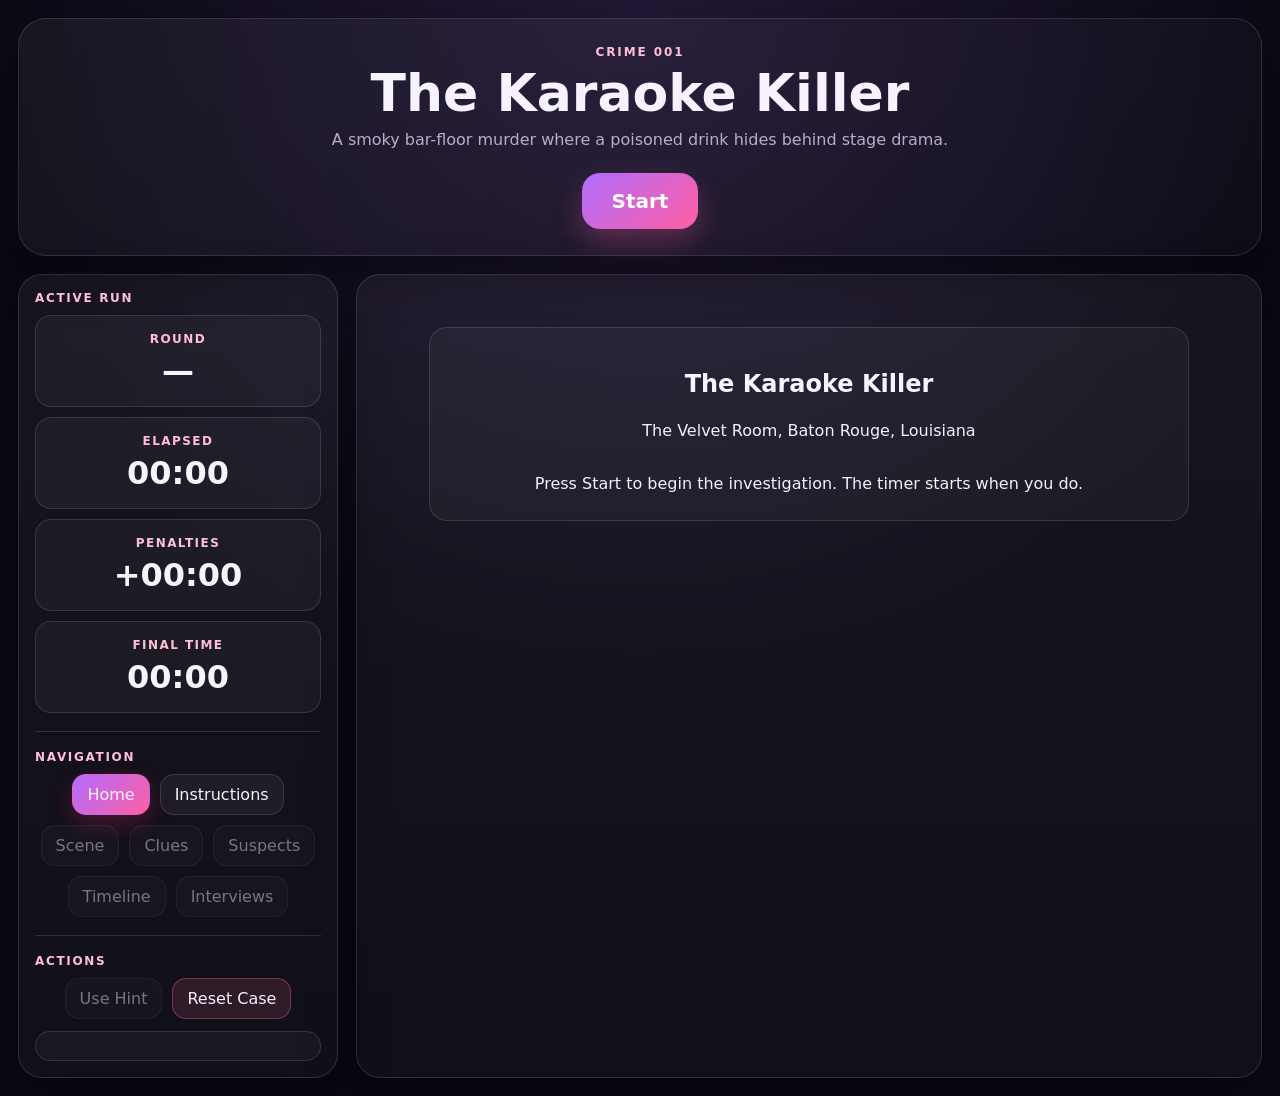
==== index.html @ b1caebff "Add files via upload" ====
<!DOCTYPE html>
<html lang="en">
<head>
  <meta charset="UTF-8" />
  <meta name="viewport" content="width=device-width, initial-scale=1, viewport-fit=cover" />
  <title>The Karaoke Killer</title>
  <link rel="stylesheet" href="styles.css?v=11" />
</head>
<body>
  <div class="app">
    <header class="hero">
      <div class="eyebrow">Crime 001</div>
      <h1 id="heroTitle">The Karaoke Killer</h1>
      <p class="sub" id="heroSub">A noir murder mystery at The Velvet Room. Start the investigation to unlock the case file.</p>
      <div class="start-wrap">
        <button id="startBtn" class="start-btn">Start</button>
      </div>
    </header>

    <div class="layout">
      <aside class="sidebar card">
        <section class="side-section">
          <div class="side-title">Active Run</div>
          <div class="score">
            <div class="mini">
              <span class="tiny">Round</span>
              <strong id="roundLabel">—</strong>
            </div>
            <div class="mini">
              <span class="tiny">Elapsed</span>
              <strong id="elapsedLabel">00:00</strong>
            </div>
            <div class="mini">
              <span class="tiny">Penalties</span>
              <strong id="penaltyLabel">+00:00</strong>
            </div>
            <div class="mini" id="finalTimeCard">
              <span class="tiny">Final Time</span>
              <strong id="finalTimeLabel">00:00</strong>
            </div>
          </div>
        </section>

        <section class="side-section">
          <div class="side-title">Navigation</div>
          <div class="nav" id="mainNav"></div>
        </section>

        <section class="side-section">
          <div class="side-title">Actions</div>
          <div class="actions">
            <button class="smallbtn" id="hintBtn">Use Hint</button>
            <button class="danger" id="resetBtn">Reset Case</button>
          </div>
          <div class="notice" id="hintBox" hidden></div>
        </section>
      </aside>

      <main class="main card">
        <section class="panel" id="panel">
          <div class="empty">Loading case…</div>
        </section>
      </main>
    </div>
  </div>
  <script src="app.js?v=11"></script>
</body>
</html>
---- styles.css ----
:root{
  --bg:#0a0812; --panel:#14111f; --line:rgba(255,255,255,.12); --text:#f6f2ff; --muted:#b8accf;
  --accent:#b16cff; --accent2:#ff5fa2; --good:#5be39d; --warn:#ffd166; --bad:#ff758f;
  --shadow:0 18px 50px rgba(0,0,0,.38); --radius:24px;
}
*{box-sizing:border-box}
html,body{margin:0;padding:0;background:radial-gradient(circle at top, #221836 0%, #0a0812 55%);color:var(--text);font-family:Inter,system-ui,-apple-system,Segoe UI,Roboto,Arial,sans-serif}
body{min-height:100vh}
button{font:inherit}
.app{max-width:1280px;margin:0 auto;padding:18px}
.hero{padding:26px;border:1px solid var(--line);border-radius:28px;background:linear-gradient(135deg, rgba(255,255,255,.05), rgba(255,255,255,.02));box-shadow:var(--shadow);margin-bottom:18px;text-align:center}
.eyebrow{font-size:12px;letter-spacing:.16em;text-transform:uppercase;color:#ffbdd7;font-weight:800}
h1{margin:8px 0 8px;font-size:clamp(32px,5vw,52px);line-height:1.02}
.sub{max-width:860px;color:var(--muted);line-height:1.55;margin:0 auto}
.start-wrap{display:flex;justify-content:center;margin-top:20px}
.start-btn{border:0;color:#fff;background:linear-gradient(135deg,var(--accent),var(--accent2));padding:16px 30px;border-radius:18px;font-weight:900;font-size:20px;box-shadow:0 12px 28px rgba(255,95,162,.28);cursor:pointer}
.start-btn:hover{transform:translateY(-1px)}
.layout{display:grid;grid-template-columns:320px minmax(0,1fr);gap:18px}
.card{background:linear-gradient(180deg, rgba(255,255,255,.05), rgba(255,255,255,.03));border:1px solid var(--line);border-radius:24px;box-shadow:var(--shadow)}
.sidebar{padding:16px;align-self:start;position:sticky;top:16px}
.main{padding:0;overflow:hidden}
.side-section+.side-section{margin-top:18px;padding-top:18px;border-top:1px solid var(--line)}
.side-title{font-size:12px;letter-spacing:.14em;text-transform:uppercase;color:#ffbfd7;margin-bottom:10px;font-weight:700}
.score{display:grid;grid-template-columns:1fr;gap:10px}
.mini{padding:16px;border-radius:16px;background:rgba(255,255,255,.04);border:1px solid var(--line);display:flex;flex-direction:column;gap:6px;align-items:center;text-align:center}
.mini strong{font-size:32px}
.tiny{font-size:12px;color:#ffbfd7;letter-spacing:.12em;text-transform:uppercase;font-weight:700}
.nav,.actions,.choices,.answer-list,.footer-actions,.topic-list{display:flex;flex-wrap:wrap;gap:10px;justify-content:center}
.nav button,.smallbtn,.danger,.choice,.answer,.topic,.primary{border:1px solid var(--line);background:rgba(255,255,255,.05);color:var(--text);padding:10px 14px;border-radius:14px;cursor:pointer;transition:.16s transform,.16s background,.16s border-color}
.nav button:hover,.smallbtn:hover,.danger:hover,.choice:hover,.answer:hover,.topic:hover,.primary:hover{transform:translateY(-1px);background:rgba(255,255,255,.09)}
.nav button.active,.primary,.answer.active{background:linear-gradient(135deg,var(--accent),var(--accent2));border-color:transparent;box-shadow:0 8px 22px rgba(255,43,122,.22)}
.nav button:disabled,.smallbtn:disabled,.answer:disabled,.primary:disabled{opacity:.45;cursor:not-allowed;transform:none!important}
.danger{background:rgba(255,117,143,.12);border-color:rgba(255,117,143,.35)}
.panel{padding:22px;min-height:620px}
.body{white-space:pre-wrap;line-height:1.68;color:#f3effb}
.scene-block,.clue,.suspect,.timeline-item,.response,.final-group,.notice,.empty,.start-card{padding:14px;border-radius:18px;border:1px solid var(--line);background:rgba(255,255,255,.035)}
.clue,.suspect,.timeline-item,.response,.final-group,.notice,.empty{margin-top:12px}
.clue-title,.suspect h3{margin:0 0 6px}
.tags{display:flex;flex-wrap:wrap;gap:8px;margin-top:10px;justify-content:center}.tag{font-size:11px;padding:6px 10px;border-radius:999px;background:rgba(177,108,255,.15);border:1px solid rgba(177,108,255,.28);color:#e9d6ff}
.columns{display:grid;grid-template-columns:repeat(2,minmax(0,1fr));gap:14px}
.question{font-weight:800;margin-bottom:12px;font-size:18px;text-align:center}
.answer{display:block;text-align:center;width:100%}
.start-card{max-width:760px;margin:30px auto;padding:22px;text-align:center}
.radio-choice{display:block;padding:10px 0}
.notice{display:block}
.panel h2,.panel h3{text-align:center}
.timer-warn{border-color:rgba(255,117,143,.45);background:rgba(255,117,143,.12)}
.timer-warn strong{color:var(--bad)}
@media (max-width: 920px){.layout{grid-template-columns:1fr}.sidebar{position:static}.columns{grid-template-columns:1fr}}
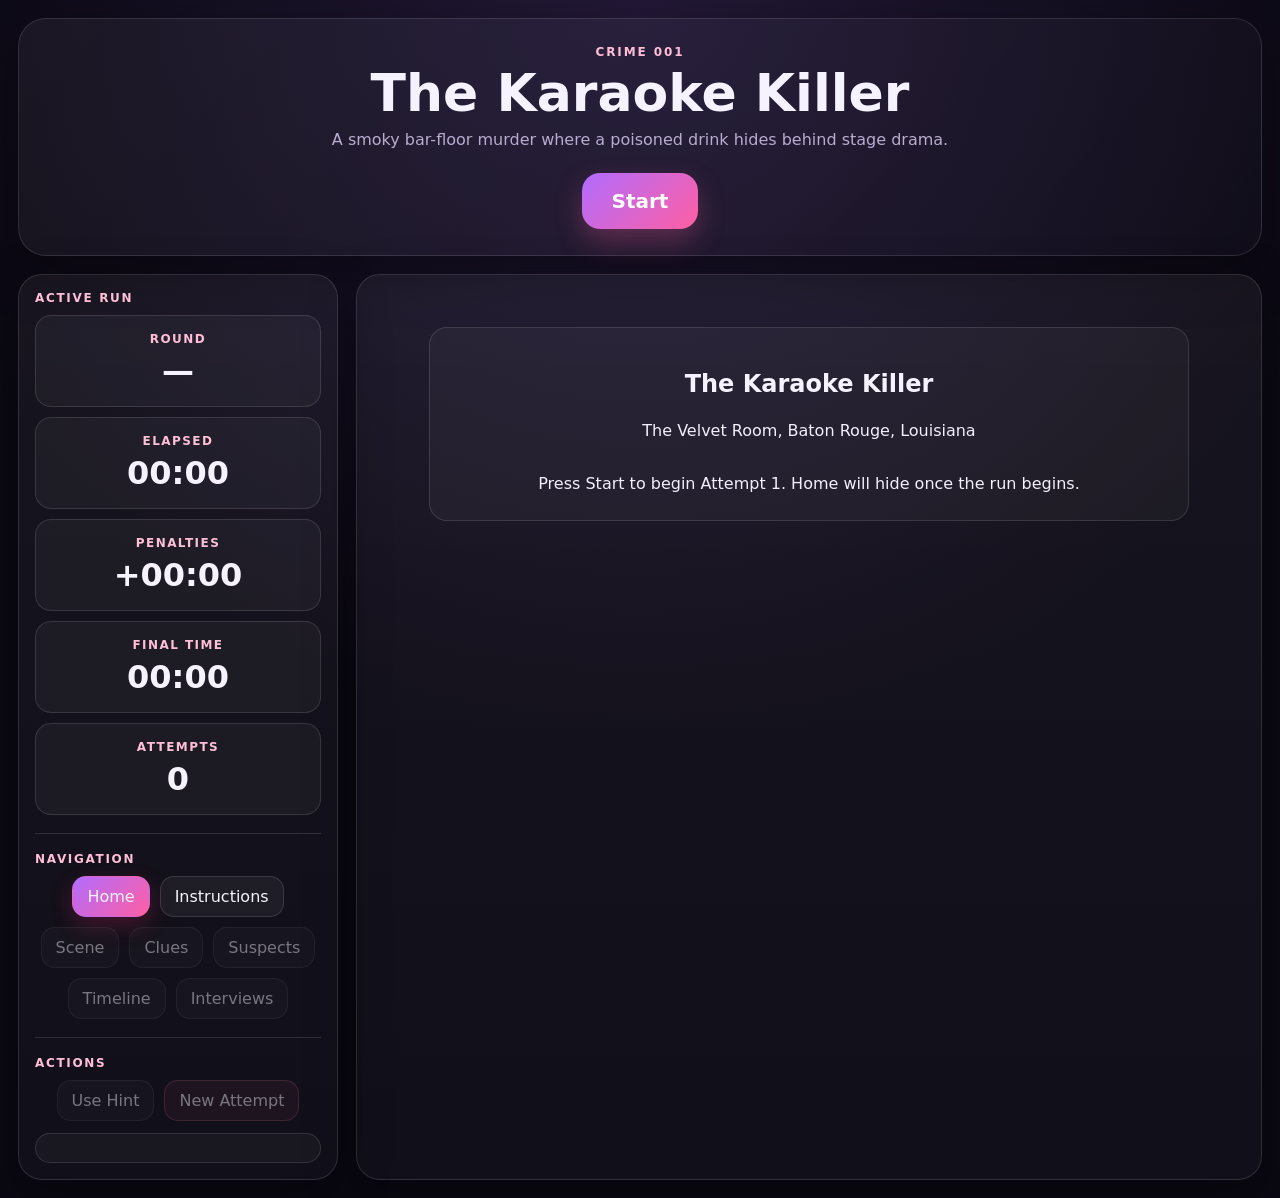
==== commit e390e997: "Add files via upload" ====
--- a/index.html
+++ b/index.html
@@ -4,14 +4,14 @@
   <meta charset="UTF-8" />
   <meta name="viewport" content="width=device-width, initial-scale=1, viewport-fit=cover" />
   <title>The Karaoke Killer</title>
-  <link rel="stylesheet" href="styles.css?v=11" />
+  <link rel="stylesheet" href="styles.css?v=12" />
 </head>
 <body>
   <div class="app">
     <header class="hero">
       <div class="eyebrow">Crime 001</div>
       <h1 id="heroTitle">The Karaoke Killer</h1>
-      <p class="sub" id="heroSub">A noir murder mystery at The Velvet Room. Start the investigation to unlock the case file.</p>
+      <p class="sub" id="heroSub">A noir murder mystery at The Velvet Room. Press Start to begin Attempt 1.</p>
       <div class="start-wrap">
         <button id="startBtn" class="start-btn">Start</button>
       </div>
@@ -38,6 +38,10 @@
               <span class="tiny">Final Time</span>
               <strong id="finalTimeLabel">00:00</strong>
             </div>
+            <div class="mini">
+              <span class="tiny">Attempts</span>
+              <strong id="attemptLabel">0</strong>
+            </div>
           </div>
         </section>
 
@@ -50,7 +54,7 @@
           <div class="side-title">Actions</div>
           <div class="actions">
             <button class="smallbtn" id="hintBtn">Use Hint</button>
-            <button class="danger" id="resetBtn">Reset Case</button>
+            <button class="danger" id="attemptBtn">New Attempt</button>
           </div>
           <div class="notice" id="hintBox" hidden></div>
         </section>
@@ -63,6 +67,6 @@
       </main>
     </div>
   </div>
-  <script src="app.js?v=11"></script>
+  <script src="app.js?v=12"></script>
 </body>
 </html>
--- a/styles.css
+++ b/styles.css
@@ -15,6 +15,7 @@
 .start-wrap{display:flex;justify-content:center;margin-top:20px}
 .start-btn{border:0;color:#fff;background:linear-gradient(135deg,var(--accent),var(--accent2));padding:16px 30px;border-radius:18px;font-weight:900;font-size:20px;box-shadow:0 12px 28px rgba(255,95,162,.28);cursor:pointer}
 .start-btn:hover{transform:translateY(-1px)}
+.start-btn[disabled]{opacity:.45;cursor:not-allowed;transform:none}
 .layout{display:grid;grid-template-columns:320px minmax(0,1fr);gap:18px}
 .card{background:linear-gradient(180deg, rgba(255,255,255,.05), rgba(255,255,255,.03));border:1px solid var(--line);border-radius:24px;box-shadow:var(--shadow)}
 .sidebar{padding:16px;align-self:start;position:sticky;top:16px}
@@ -29,7 +30,7 @@
 .nav button,.smallbtn,.danger,.choice,.answer,.topic,.primary{border:1px solid var(--line);background:rgba(255,255,255,.05);color:var(--text);padding:10px 14px;border-radius:14px;cursor:pointer;transition:.16s transform,.16s background,.16s border-color}
 .nav button:hover,.smallbtn:hover,.danger:hover,.choice:hover,.answer:hover,.topic:hover,.primary:hover{transform:translateY(-1px);background:rgba(255,255,255,.09)}
 .nav button.active,.primary,.answer.active{background:linear-gradient(135deg,var(--accent),var(--accent2));border-color:transparent;box-shadow:0 8px 22px rgba(255,43,122,.22)}
-.nav button:disabled,.smallbtn:disabled,.answer:disabled,.primary:disabled{opacity:.45;cursor:not-allowed;transform:none!important}
+.nav button:disabled,.smallbtn:disabled,.answer:disabled,.primary:disabled,.danger:disabled{opacity:.45;cursor:not-allowed;transform:none!important}
 .danger{background:rgba(255,117,143,.12);border-color:rgba(255,117,143,.35)}
 .panel{padding:22px;min-height:620px}
 .body{white-space:pre-wrap;line-height:1.68;color:#f3effb}
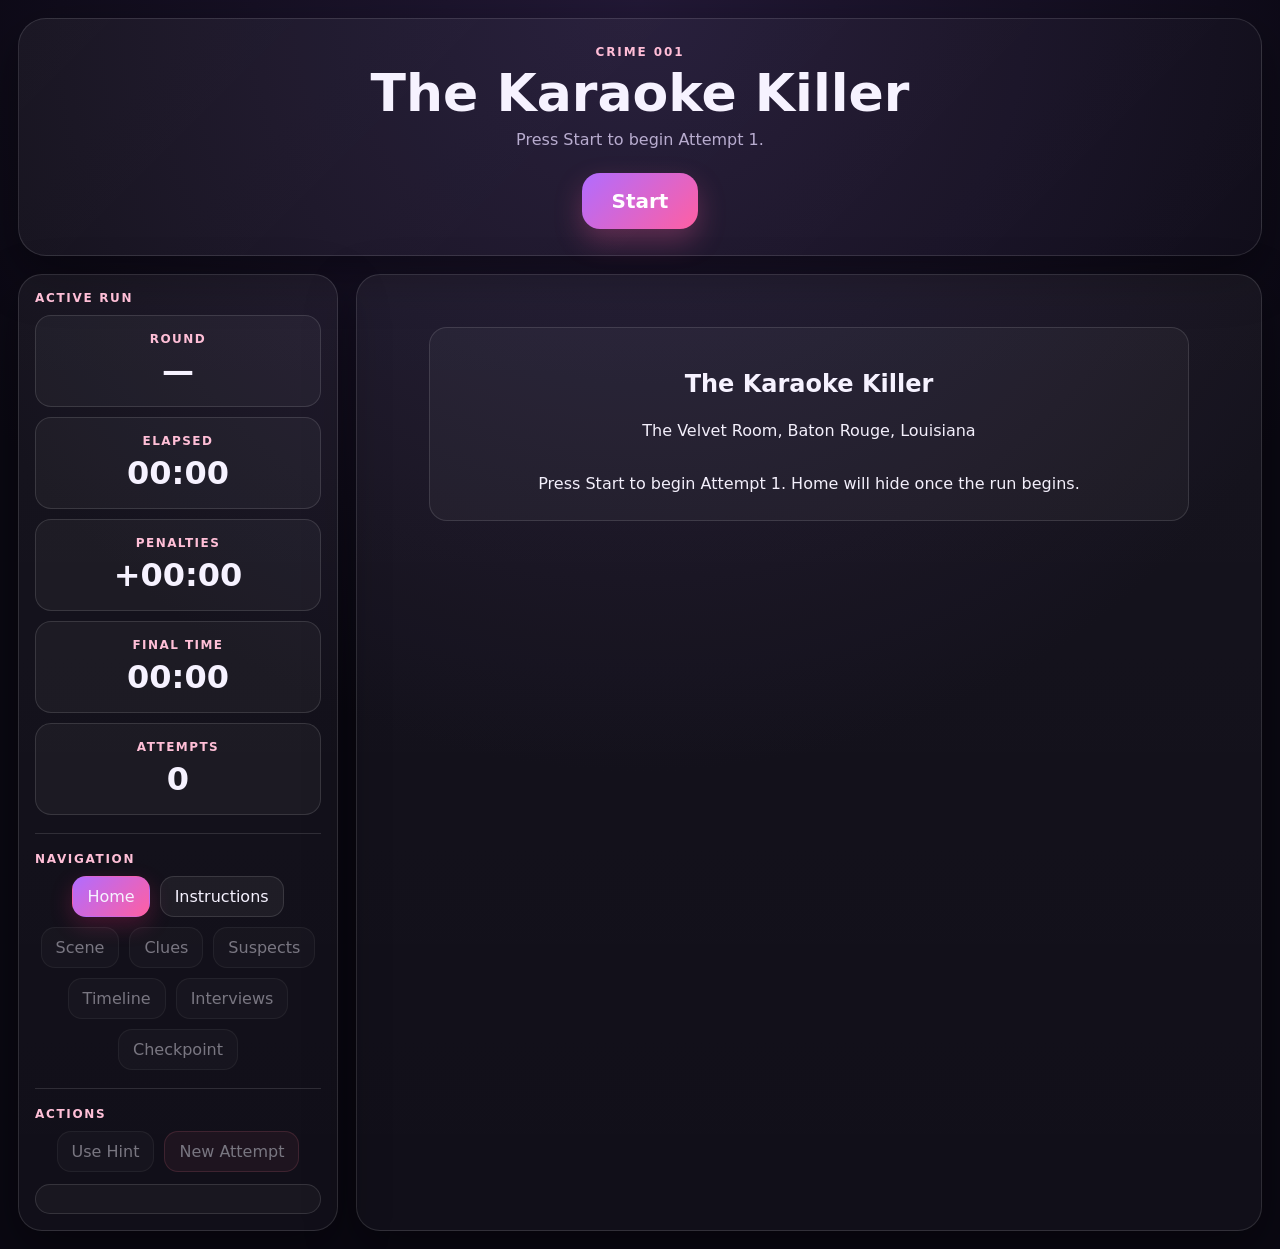
==== commit 1ef18435: "Add files via upload" ====
--- a/index.html
+++ b/index.html
@@ -4,7 +4,7 @@
   <meta charset="UTF-8" />
   <meta name="viewport" content="width=device-width, initial-scale=1, viewport-fit=cover" />
   <title>The Karaoke Killer</title>
-  <link rel="stylesheet" href="styles.css?v=12" />
+  <link rel="stylesheet" href="styles.css?v=16" />
 </head>
 <body>
   <div class="app">
@@ -22,26 +22,11 @@
         <section class="side-section">
           <div class="side-title">Active Run</div>
           <div class="score">
-            <div class="mini">
-              <span class="tiny">Round</span>
-              <strong id="roundLabel">—</strong>
-            </div>
-            <div class="mini">
-              <span class="tiny">Elapsed</span>
-              <strong id="elapsedLabel">00:00</strong>
-            </div>
-            <div class="mini">
-              <span class="tiny">Penalties</span>
-              <strong id="penaltyLabel">+00:00</strong>
-            </div>
-            <div class="mini" id="finalTimeCard">
-              <span class="tiny">Final Time</span>
-              <strong id="finalTimeLabel">00:00</strong>
-            </div>
-            <div class="mini">
-              <span class="tiny">Attempts</span>
-              <strong id="attemptLabel">0</strong>
-            </div>
+            <div class="mini"><span class="tiny">Round</span><strong id="roundLabel">—</strong></div>
+            <div class="mini"><span class="tiny">Elapsed</span><strong id="elapsedLabel">00:00</strong></div>
+            <div class="mini"><span class="tiny">Penalties</span><strong id="penaltyLabel">+00:00</strong></div>
+            <div class="mini" id="finalTimeCard"><span class="tiny">Final Time</span><strong id="finalTimeLabel">00:00</strong></div>
+            <div class="mini"><span class="tiny">Attempts</span><strong id="attemptLabel">0</strong></div>
           </div>
         </section>
 
@@ -67,6 +52,6 @@
       </main>
     </div>
   </div>
-  <script src="app.js?v=12"></script>
+  <script src="app.js?v=16"></script>
 </body>
 </html>
--- a/styles.css
+++ b/styles.css
@@ -1,7 +1,7 @@
 :root{
   --bg:#0a0812; --panel:#14111f; --line:rgba(255,255,255,.12); --text:#f6f2ff; --muted:#b8accf;
   --accent:#b16cff; --accent2:#ff5fa2; --good:#5be39d; --warn:#ffd166; --bad:#ff758f;
-  --shadow:0 18px 50px rgba(0,0,0,.38); --radius:24px;
+  --shadow:0 18px 50px rgba(0,0,0,.38);
 }
 *{box-sizing:border-box}
 html,body{margin:0;padding:0;background:radial-gradient(circle at top, #221836 0%, #0a0812 55%);color:var(--text);font-family:Inter,system-ui,-apple-system,Segoe UI,Roboto,Arial,sans-serif}
@@ -27,17 +27,19 @@
 .mini strong{font-size:32px}
 .tiny{font-size:12px;color:#ffbfd7;letter-spacing:.12em;text-transform:uppercase;font-weight:700}
 .nav,.actions,.choices,.answer-list,.footer-actions,.topic-list{display:flex;flex-wrap:wrap;gap:10px;justify-content:center}
-.nav button,.smallbtn,.danger,.choice,.answer,.topic,.primary{border:1px solid var(--line);background:rgba(255,255,255,.05);color:var(--text);padding:10px 14px;border-radius:14px;cursor:pointer;transition:.16s transform,.16s background,.16s border-color}
-.nav button:hover,.smallbtn:hover,.danger:hover,.choice:hover,.answer:hover,.topic:hover,.primary:hover{transform:translateY(-1px);background:rgba(255,255,255,.09)}
-.nav button.active,.primary,.answer.active{background:linear-gradient(135deg,var(--accent),var(--accent2));border-color:transparent;box-shadow:0 8px 22px rgba(255,43,122,.22)}
-.nav button:disabled,.smallbtn:disabled,.answer:disabled,.primary:disabled,.danger:disabled{opacity:.45;cursor:not-allowed;transform:none!important}
+.nav button,.smallbtn,.danger,.choice,.answer,.topic,.primary,.ghost,.scene-jump{border:1px solid var(--line);background:rgba(255,255,255,.05);color:var(--text);padding:10px 14px;border-radius:14px;cursor:pointer;transition:.16s transform,.16s background,.16s border-color}
+.nav button:hover,.smallbtn:hover,.danger:hover,.choice:hover,.answer:hover,.topic:hover,.primary:hover,.ghost:hover,.scene-jump:hover{transform:translateY(-1px);background:rgba(255,255,255,.09)}
+.nav button.active,.primary,.answer.active,.scene-jump.active{background:linear-gradient(135deg,var(--accent),var(--accent2));border-color:transparent;box-shadow:0 8px 22px rgba(255,43,122,.22)}
+.scene-jump.visited{border-color:rgba(91,227,157,.45)}
+.nav button:disabled,.smallbtn:disabled,.answer:disabled,.primary:disabled,.danger:disabled,.choice:disabled{opacity:.45;cursor:not-allowed;transform:none!important}
 .danger{background:rgba(255,117,143,.12);border-color:rgba(255,117,143,.35)}
 .panel{padding:22px;min-height:620px}
 .body{white-space:pre-wrap;line-height:1.68;color:#f3effb}
-.scene-block,.clue,.suspect,.timeline-item,.response,.final-group,.notice,.empty,.start-card{padding:14px;border-radius:18px;border:1px solid var(--line);background:rgba(255,255,255,.035)}
-.clue,.suspect,.timeline-item,.response,.final-group,.notice,.empty{margin-top:12px}
+.scene-block,.clue,.suspect,.timeline-item,.response,.final-group,.notice,.empty,.start-card,.checkpoint-card{padding:14px;border-radius:18px;border:1px solid var(--line);background:rgba(255,255,255,.035)}
+.clue,.suspect,.timeline-item,.response,.final-group,.notice,.empty,.checkpoint-card{margin-top:12px}
 .clue-title,.suspect h3{margin:0 0 6px}
-.tags{display:flex;flex-wrap:wrap;gap:8px;margin-top:10px;justify-content:center}.tag{font-size:11px;padding:6px 10px;border-radius:999px;background:rgba(177,108,255,.15);border:1px solid rgba(177,108,255,.28);color:#e9d6ff}
+.tags{display:flex;flex-wrap:wrap;gap:8px;margin-top:10px;justify-content:center}
+.tag{font-size:11px;padding:6px 10px;border-radius:999px;background:rgba(177,108,255,.15);border:1px solid rgba(177,108,255,.28);color:#e9d6ff}
 .columns{display:grid;grid-template-columns:repeat(2,minmax(0,1fr));gap:14px}
 .question{font-weight:800;margin-bottom:12px;font-size:18px;text-align:center}
 .answer{display:block;text-align:center;width:100%}
@@ -47,4 +49,6 @@
 .panel h2,.panel h3{text-align:center}
 .timer-warn{border-color:rgba(255,117,143,.45);background:rgba(255,117,143,.12)}
 .timer-warn strong{color:var(--bad)}
+.scene-list{display:flex;flex-wrap:wrap;gap:10px;justify-content:center;margin-bottom:16px}
+.progress-meta{text-align:center;color:var(--muted);margin-top:6px}
 @media (max-width: 920px){.layout{grid-template-columns:1fr}.sidebar{position:static}.columns{grid-template-columns:1fr}}
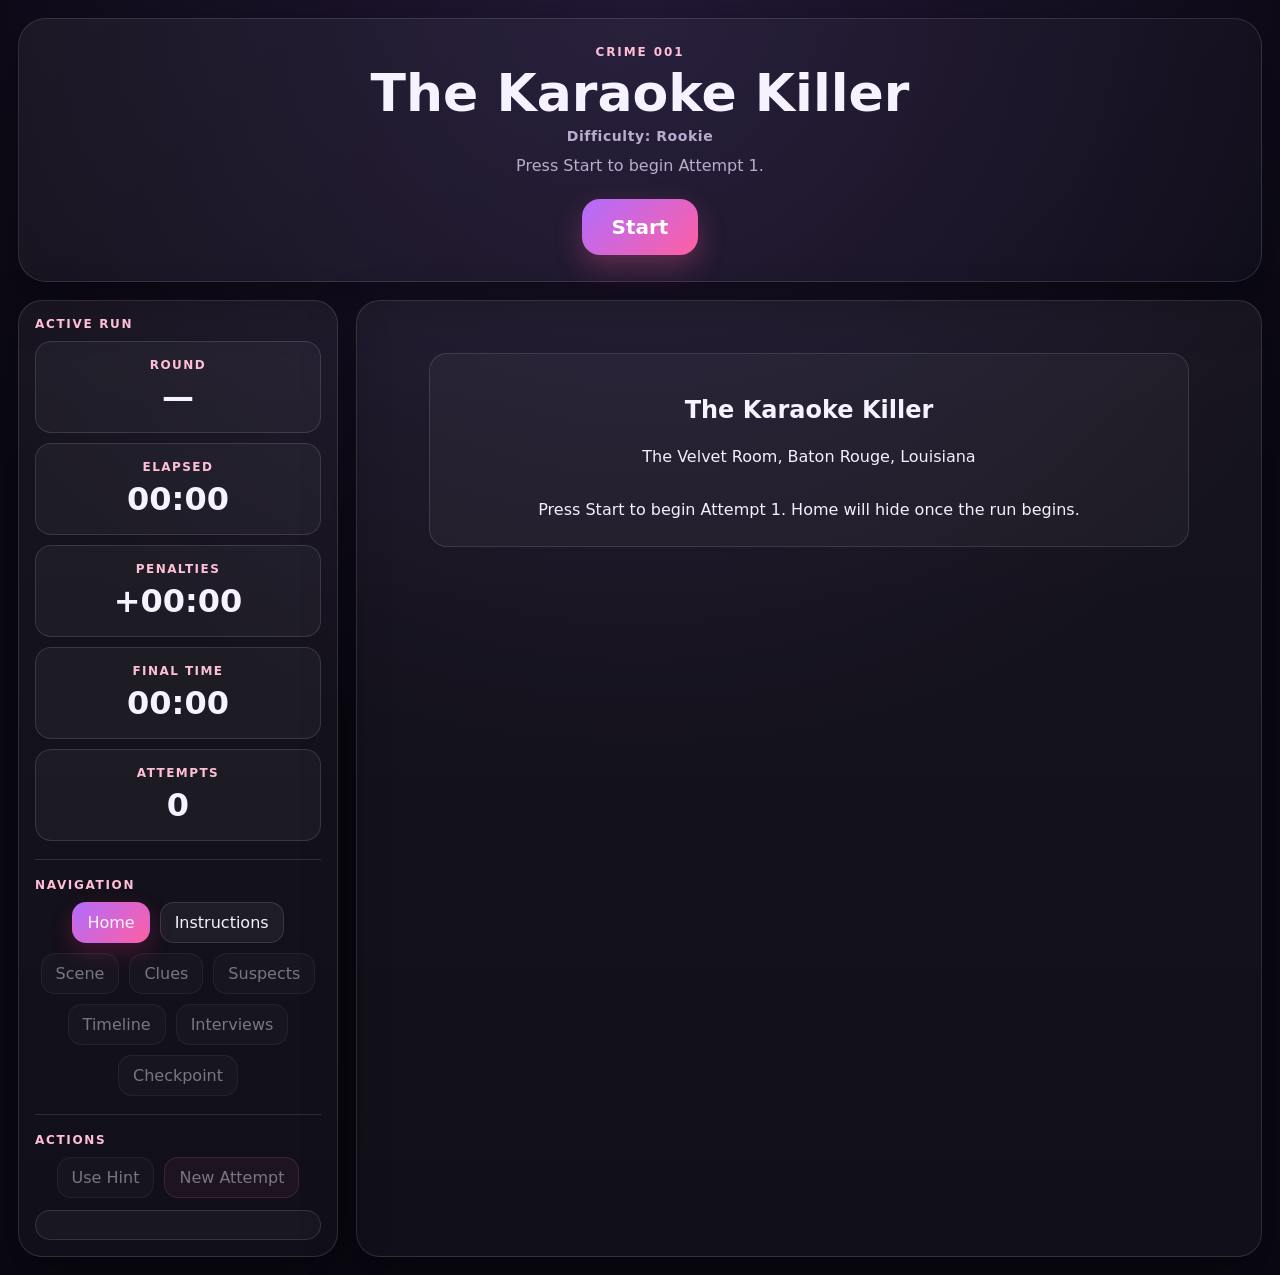
==== commit 7da2f6c0: "Add files via upload" ====
--- a/index.html
+++ b/index.html
@@ -11,6 +11,7 @@
     <header class="hero">
       <div class="eyebrow">Crime 001</div>
       <h1 id="heroTitle">The Karaoke Killer</h1>
+      <div class="difficulty" id="difficultyLabel">Difficulty: Rookie</div>
       <p class="sub" id="heroSub">A noir murder mystery at The Velvet Room. Press Start to begin Attempt 1.</p>
       <div class="start-wrap">
         <button id="startBtn" class="start-btn">Start</button>
--- a/styles.css
+++ b/styles.css
@@ -52,3 +52,23 @@
 .scene-list{display:flex;flex-wrap:wrap;gap:10px;justify-content:center;margin-bottom:16px}
 .progress-meta{text-align:center;color:var(--muted);margin-top:6px}
 @media (max-width: 920px){.layout{grid-template-columns:1fr}.sidebar{position:static}.columns{grid-template-columns:1fr}}
+
+
+.nav button.ready{
+  background:linear-gradient(135deg,#2bcf88,#11995f);
+  border-color:transparent;
+  box-shadow:0 8px 22px rgba(17,153,95,.22);
+  color:#fff;
+}
+.nav button.ready:hover{
+  background:linear-gradient(135deg,#35d991,#16a867);
+}
+
+
+.difficulty{
+  margin:4px 0 10px;
+  color:var(--muted);
+  font-size:14px;
+  font-weight:700;
+  letter-spacing:.04em;
+}
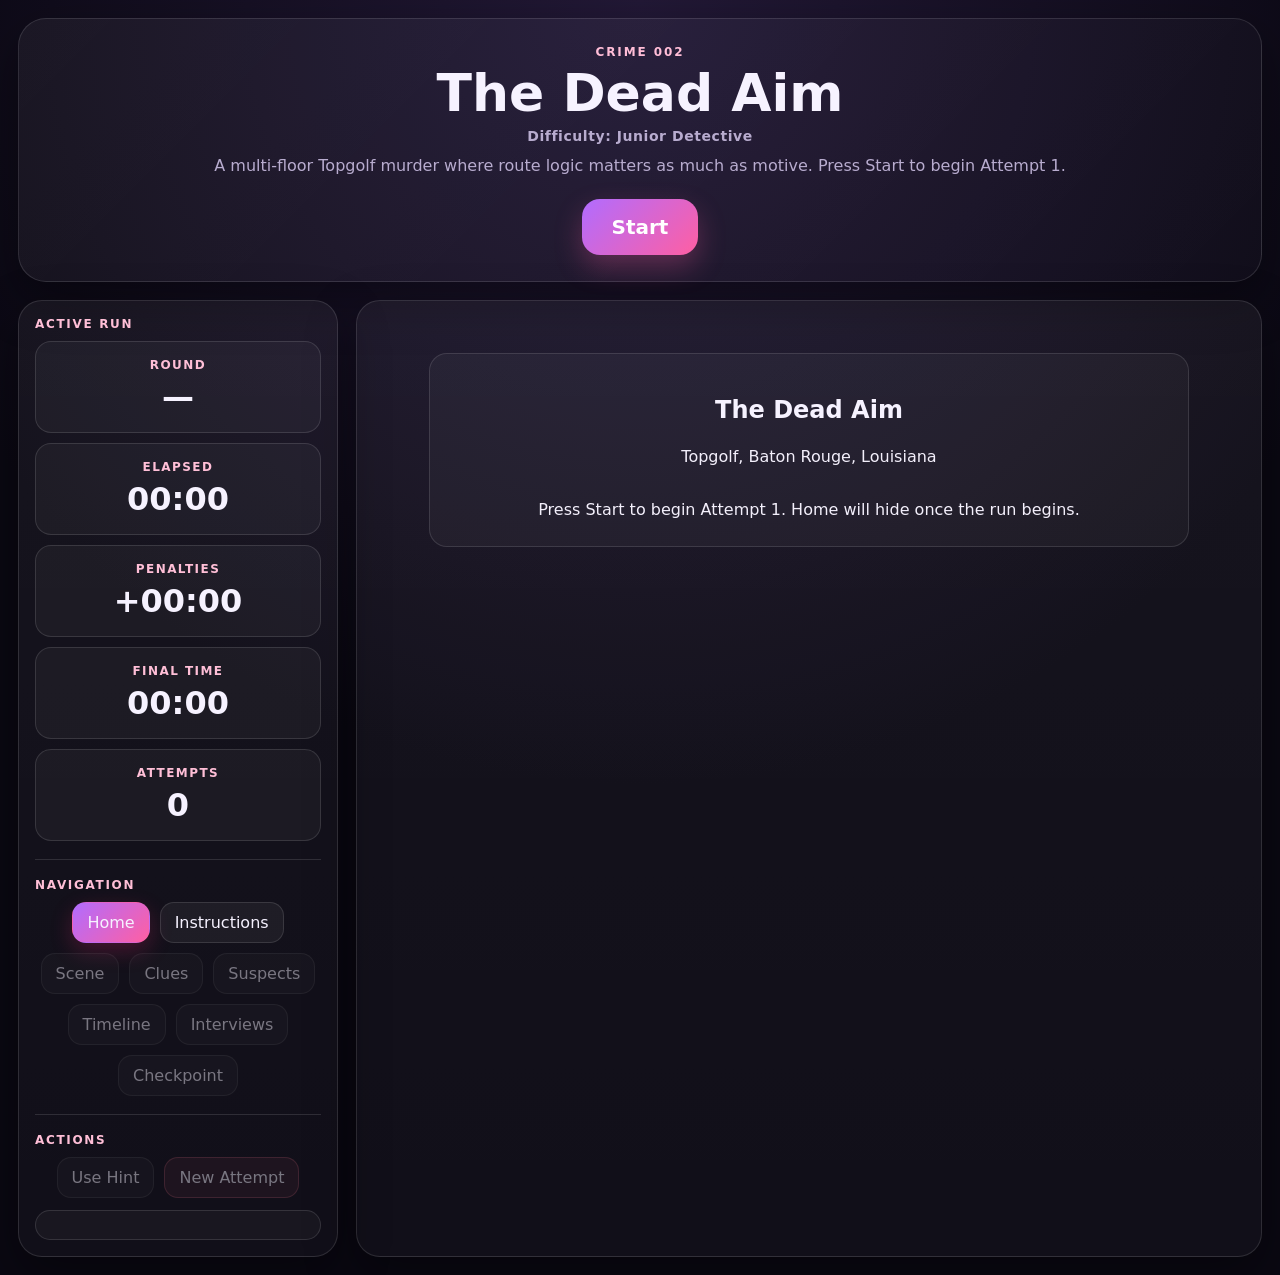
==== commit e582f19e: "Add files via upload" ====
--- a/index.html
+++ b/index.html
@@ -3,16 +3,16 @@
 <head>
   <meta charset="UTF-8" />
   <meta name="viewport" content="width=device-width, initial-scale=1, viewport-fit=cover" />
-  <title>The Karaoke Killer</title>
+  <title>The Dead Aim</title>
   <link rel="stylesheet" href="styles.css?v=16" />
 </head>
 <body>
   <div class="app">
     <header class="hero">
-      <div class="eyebrow">Crime 001</div>
-      <h1 id="heroTitle">The Karaoke Killer</h1>
-      <div class="difficulty" id="difficultyLabel">Difficulty: Rookie</div>
-      <p class="sub" id="heroSub">A noir murder mystery at The Velvet Room. Press Start to begin Attempt 1.</p>
+      <div class="eyebrow" id="eyebrowLabel">Crime 002</div>
+      <h1 id="heroTitle">The Dead Aim</h1>
+      <div class="difficulty" id="difficultyLabel">Difficulty: Junior Detective</div>
+      <p class="sub" id="heroSub">A multi-floor Topgolf murder where route logic matters as much as motive. Press Start to begin Attempt 1.</p>
       <div class="start-wrap">
         <button id="startBtn" class="start-btn">Start</button>
       </div>
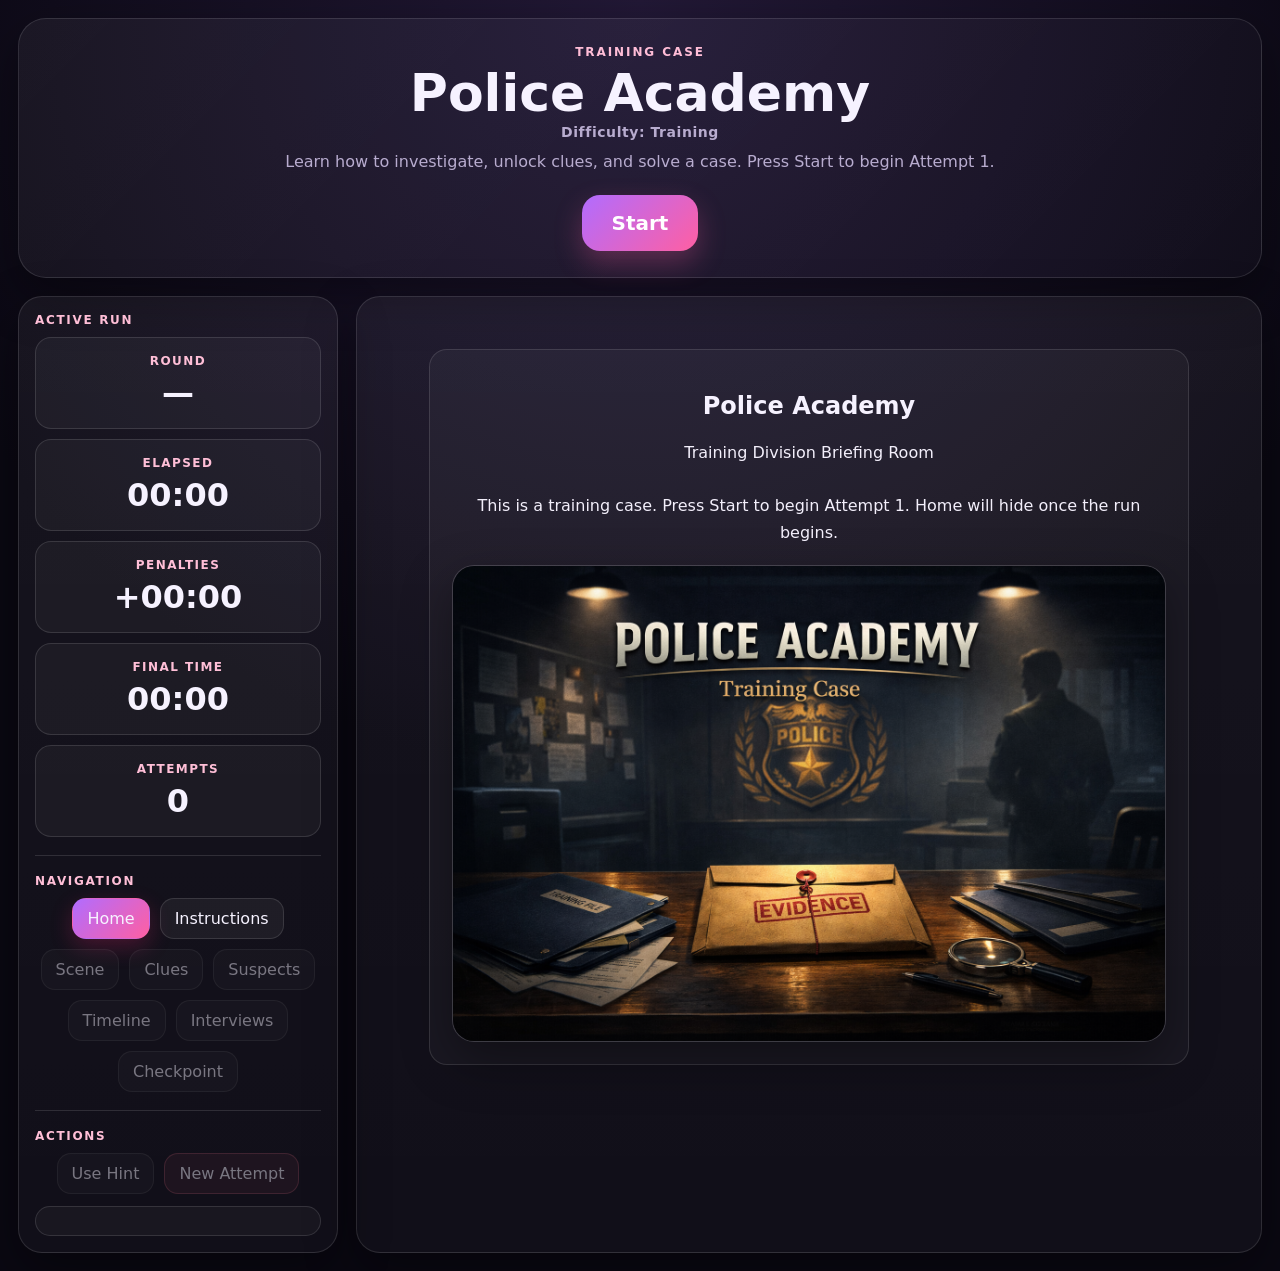
==== commit 694573c6: "Add files via upload" ====
--- a/index.html
+++ b/index.html
@@ -3,16 +3,16 @@
 <head>
   <meta charset="UTF-8" />
   <meta name="viewport" content="width=device-width, initial-scale=1, viewport-fit=cover" />
-  <title>The Dead Aim</title>
-  <link rel="stylesheet" href="styles.css?v=16" />
+  <title>Police Academy</title>
+  <link rel="stylesheet" href="styles.css?v=22" />
 </head>
-<body>
+<body class="bg-art">
   <div class="app">
     <header class="hero">
-      <div class="eyebrow" id="eyebrowLabel">Crime 002</div>
-      <h1 id="heroTitle">The Dead Aim</h1>
-      <div class="difficulty" id="difficultyLabel">Difficulty: Junior Detective</div>
-      <p class="sub" id="heroSub">A multi-floor Topgolf murder where route logic matters as much as motive. Press Start to begin Attempt 1.</p>
+      <div class="eyebrow">Training Case</div>
+      <h1 id="heroTitle">Police Academy</h1>
+      <div class="difficulty" id="difficultyLabel">Difficulty: Training</div>
+      <p class="sub" id="heroSub">Learn how to investigate, unlock clues, and solve a case. Press Start to begin Attempt 1.</p>
       <div class="start-wrap">
         <button id="startBtn" class="start-btn">Start</button>
       </div>
@@ -53,6 +53,6 @@
       </main>
     </div>
   </div>
-  <script src="app.js?v=16"></script>
+  <script src="app.js?v=22"></script>
 </body>
 </html>
--- a/styles.css
+++ b/styles.css
@@ -10,7 +10,8 @@
 .app{max-width:1280px;margin:0 auto;padding:18px}
 .hero{padding:26px;border:1px solid var(--line);border-radius:28px;background:linear-gradient(135deg, rgba(255,255,255,.05), rgba(255,255,255,.02));box-shadow:var(--shadow);margin-bottom:18px;text-align:center}
 .eyebrow{font-size:12px;letter-spacing:.16em;text-transform:uppercase;color:#ffbdd7;font-weight:800}
-h1{margin:8px 0 8px;font-size:clamp(32px,5vw,52px);line-height:1.02}
+h1{margin:8px 0 4px;font-size:clamp(32px,5vw,52px);line-height:1.02}
+.difficulty{margin:4px 0 10px;color:var(--muted);font-size:14px;font-weight:700;letter-spacing:.04em}
 .sub{max-width:860px;color:var(--muted);line-height:1.55;margin:0 auto}
 .start-wrap{display:flex;justify-content:center;margin-top:20px}
 .start-btn{border:0;color:#fff;background:linear-gradient(135deg,var(--accent),var(--accent2));padding:16px 30px;border-radius:18px;font-weight:900;font-size:20px;box-shadow:0 12px 28px rgba(255,95,162,.28);cursor:pointer}
@@ -27,9 +28,10 @@
 .mini strong{font-size:32px}
 .tiny{font-size:12px;color:#ffbfd7;letter-spacing:.12em;text-transform:uppercase;font-weight:700}
 .nav,.actions,.choices,.answer-list,.footer-actions,.topic-list{display:flex;flex-wrap:wrap;gap:10px;justify-content:center}
-.nav button,.smallbtn,.danger,.choice,.answer,.topic,.primary,.ghost,.scene-jump{border:1px solid var(--line);background:rgba(255,255,255,.05);color:var(--text);padding:10px 14px;border-radius:14px;cursor:pointer;transition:.16s transform,.16s background,.16s border-color}
-.nav button:hover,.smallbtn:hover,.danger:hover,.choice:hover,.answer:hover,.topic:hover,.primary:hover,.ghost:hover,.scene-jump:hover{transform:translateY(-1px);background:rgba(255,255,255,.09)}
+.nav button,.smallbtn,.danger,.choice,.answer,.topic,.primary,.scene-jump{border:1px solid var(--line);background:rgba(255,255,255,.05);color:var(--text);padding:10px 14px;border-radius:14px;cursor:pointer;transition:.16s transform,.16s background,.16s border-color}
+.nav button:hover,.smallbtn:hover,.danger:hover,.choice:hover,.answer:hover,.topic:hover,.primary:hover,.scene-jump:hover{transform:translateY(-1px);background:rgba(255,255,255,.09)}
 .nav button.active,.primary,.answer.active,.scene-jump.active{background:linear-gradient(135deg,var(--accent),var(--accent2));border-color:transparent;box-shadow:0 8px 22px rgba(255,43,122,.22)}
+.nav button.ready{background:linear-gradient(135deg,#2bcf88,#11995f);border-color:transparent;box-shadow:0 8px 22px rgba(17,153,95,.22);color:#fff}
 .scene-jump.visited{border-color:rgba(91,227,157,.45)}
 .nav button:disabled,.smallbtn:disabled,.answer:disabled,.primary:disabled,.danger:disabled,.choice:disabled{opacity:.45;cursor:not-allowed;transform:none!important}
 .danger{background:rgba(255,117,143,.12);border-color:rgba(255,117,143,.35)}
@@ -54,21 +56,63 @@
 @media (max-width: 920px){.layout{grid-template-columns:1fr}.sidebar{position:static}.columns{grid-template-columns:1fr}}
 
 
-.nav button.ready{
-  background:linear-gradient(135deg,#2bcf88,#11995f);
-  border-color:transparent;
-  box-shadow:0 8px 22px rgba(17,153,95,.22);
-  color:#fff;
+.result-overlay{
+  position:fixed; inset:0; display:flex; align-items:center; justify-content:center;
+  background:rgba(5,6,10,.78); backdrop-filter:blur(2px); z-index:9999;
 }
-.nav button.ready:hover{
-  background:linear-gradient(135deg,#35d991,#16a867);
+.result-card{
+  width:min(92vw,760px);
+  border:1px solid var(--line);
+  border-radius:24px;
+  background:linear-gradient(180deg, rgba(255,255,255,.08), rgba(255,255,255,.04));
+  box-shadow:var(--shadow);
+  padding:28px;
+  text-align:center;
+}
+.result-card.win{border-color:rgba(91,227,157,.45)}
+.result-card.fail{border-color:rgba(255,209,102,.35)}
+.result-title{font-size:clamp(28px,4vw,42px);font-weight:900;letter-spacing:.03em;margin-bottom:8px}
+.result-sub{color:var(--muted);white-space:pre-wrap;line-height:1.6}
+.result-badge{display:inline-block;margin:10px 0 14px;padding:10px 16px;border-radius:999px;font-weight:800;letter-spacing:.05em;text-transform:uppercase}
+.result-badge.win{background:linear-gradient(135deg,#2bcf88,#11995f);color:#fff}
+.result-badge.fail{background:rgba(255,209,102,.16);border:1px solid rgba(255,209,102,.28);color:#ffd166}
+.result-countdown{margin-top:14px;color:var(--muted);font-size:14px}
+.result-actions{margin-top:18px;display:flex;justify-content:center;gap:10px;flex-wrap:wrap}
+.winner-pulse{animation:winnerPulse 1.4s ease-in-out infinite}
+@keyframes winnerPulse{
+  0%{transform:scale(1);filter:drop-shadow(0 0 0 rgba(91,227,157,0))}
+  50%{transform:scale(1.03);filter:drop-shadow(0 0 18px rgba(91,227,157,.28))}
+  100%{transform:scale(1);filter:drop-shadow(0 0 0 rgba(91,227,157,0))}
 }
 
 
-.difficulty{
-  margin:4px 0 10px;
-  color:var(--muted);
-  font-size:14px;
-  font-weight:700;
-  letter-spacing:.04em;
+body.bg-art::before{
+  content:"";
+  position:fixed;
+  inset:0;
+  background:
+    linear-gradient(rgba(10,8,18,.78), rgba(10,8,18,.84)),
+    url('./police_academy_home.png') center/cover no-repeat;
+  filter: blur(3px);
+  transform: scale(1.03);
+  opacity:.16;
+  pointer-events:none;
+  z-index:-1;
 }
+
+.hero-image{
+  width:100%;
+  max-width:980px;
+  margin:18px auto 0;
+  border-radius:22px;
+  overflow:hidden;
+  border:1px solid var(--line);
+  box-shadow:var(--shadow);
+  background:rgba(255,255,255,.04);
+}
+
+.hero-image img{
+  display:block;
+  width:100%;
+  height:auto;
+}
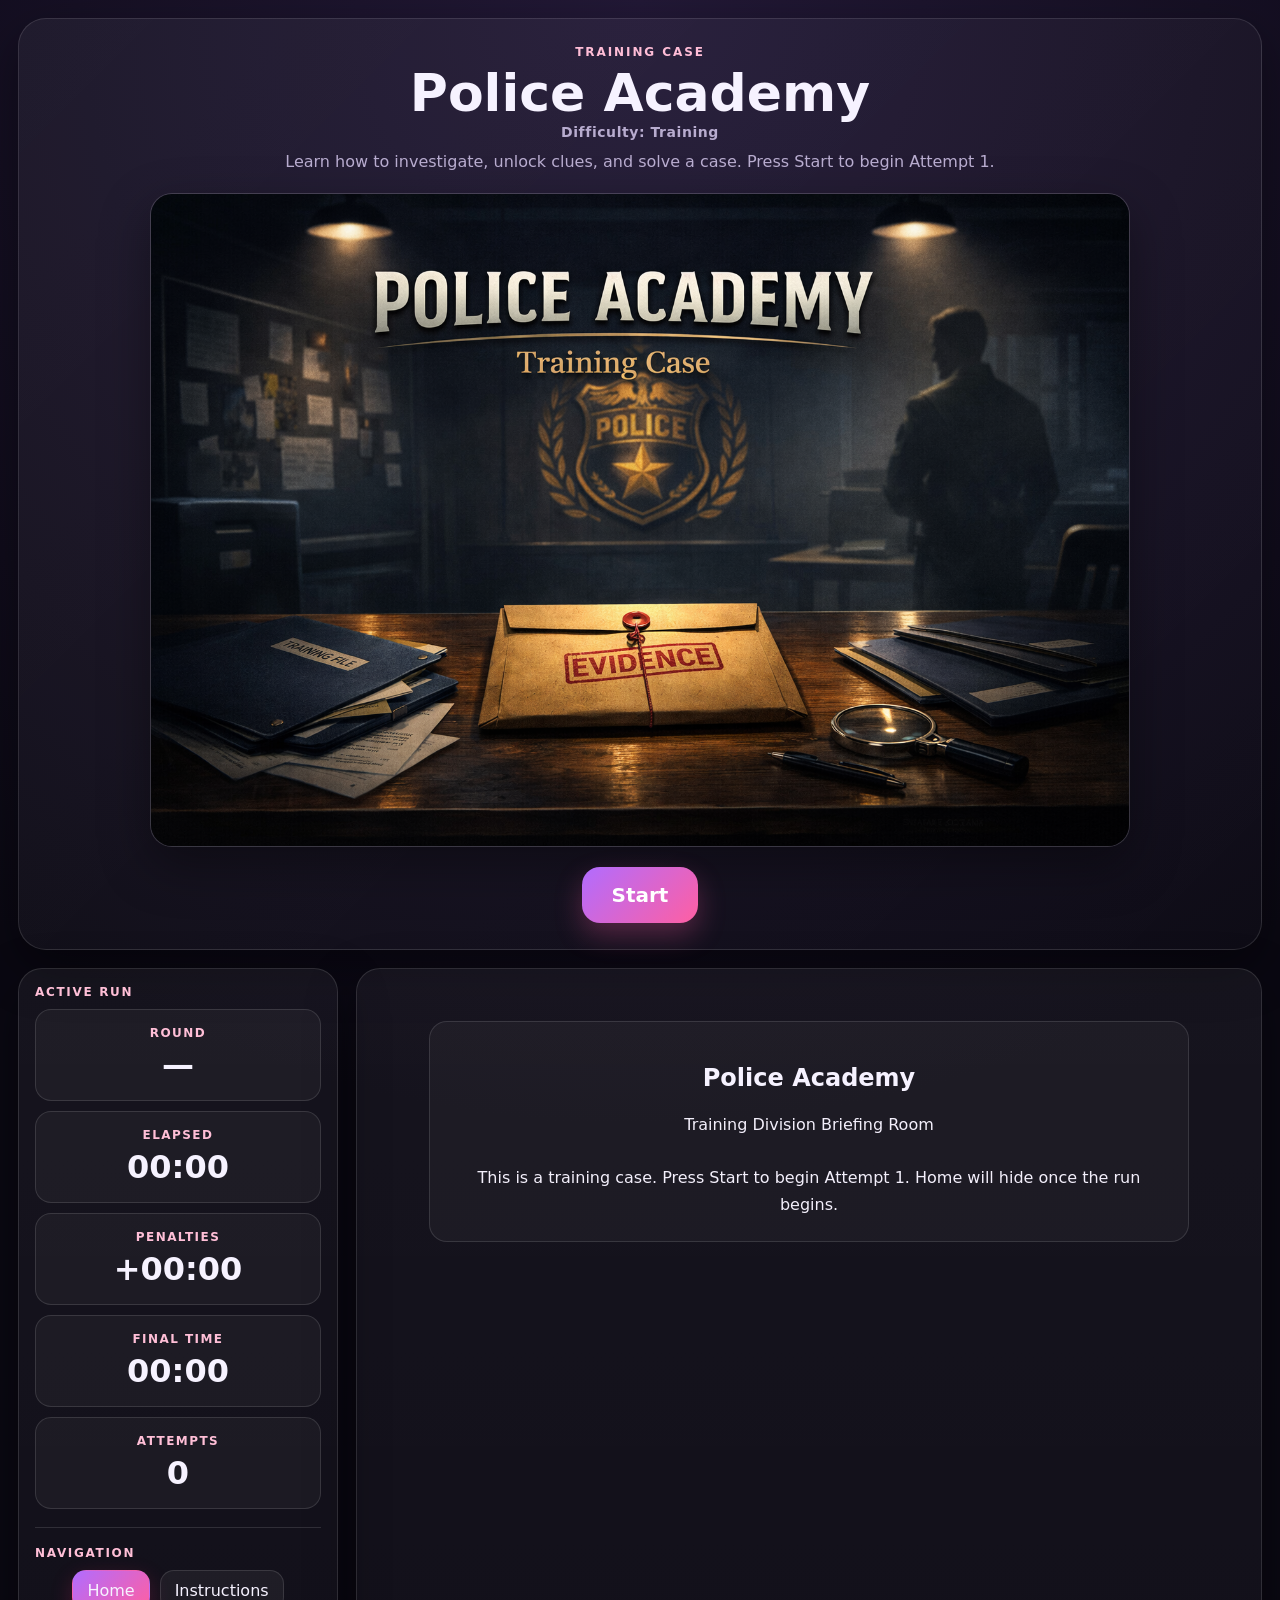
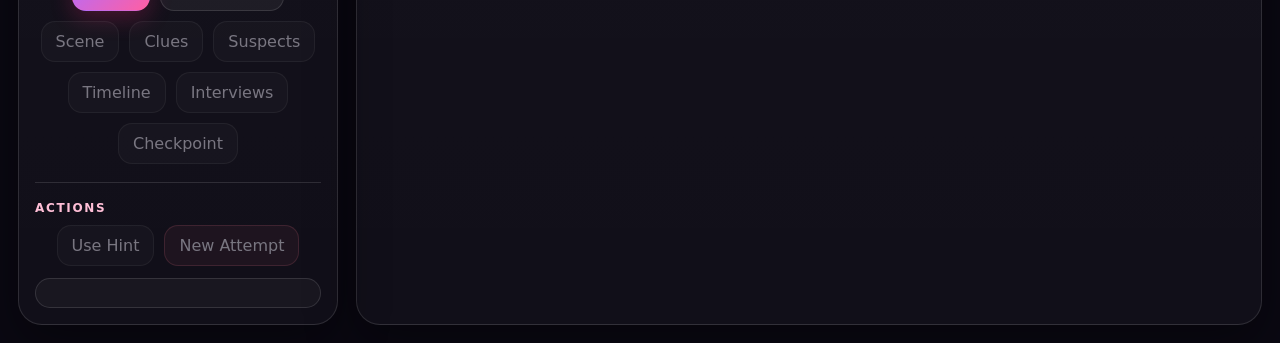
==== commit 5f9c20c4: "Add files via upload" ====
--- a/index.html
+++ b/index.html
@@ -13,6 +13,9 @@
       <h1 id="heroTitle">Police Academy</h1>
       <div class="difficulty" id="difficultyLabel">Difficulty: Training</div>
       <p class="sub" id="heroSub">Learn how to investigate, unlock clues, and solve a case. Press Start to begin Attempt 1.</p>
+      <div class="hero-top-image">
+        <img src="./police_academy_home.png" alt="Police Academy training case art">
+      </div>
       <div class="start-wrap">
         <button id="startBtn" class="start-btn">Start</button>
       </div>
--- a/styles.css
+++ b/styles.css
@@ -91,11 +91,11 @@
   position:fixed;
   inset:0;
   background:
-    linear-gradient(rgba(10,8,18,.78), rgba(10,8,18,.84)),
+    linear-gradient(rgba(10,8,18,.52), rgba(10,8,18,.60)),
     url('./police_academy_home.png') center/cover no-repeat;
-  filter: blur(3px);
-  transform: scale(1.03);
-  opacity:.16;
+  filter: blur(4px);
+  transform: scale(1.04);
+  opacity:.34;
   pointer-events:none;
   z-index:-1;
 }
@@ -116,3 +116,20 @@
   width:100%;
   height:auto;
 }
+
+
+.hero-top-image{
+  width:100%;
+  max-width:980px;
+  margin:18px auto 4px;
+  border-radius:22px;
+  overflow:hidden;
+  border:1px solid var(--line);
+  box-shadow:var(--shadow);
+  background:rgba(255,255,255,.04);
+}
+.hero-top-image img{
+  display:block;
+  width:100%;
+  height:auto;
+}
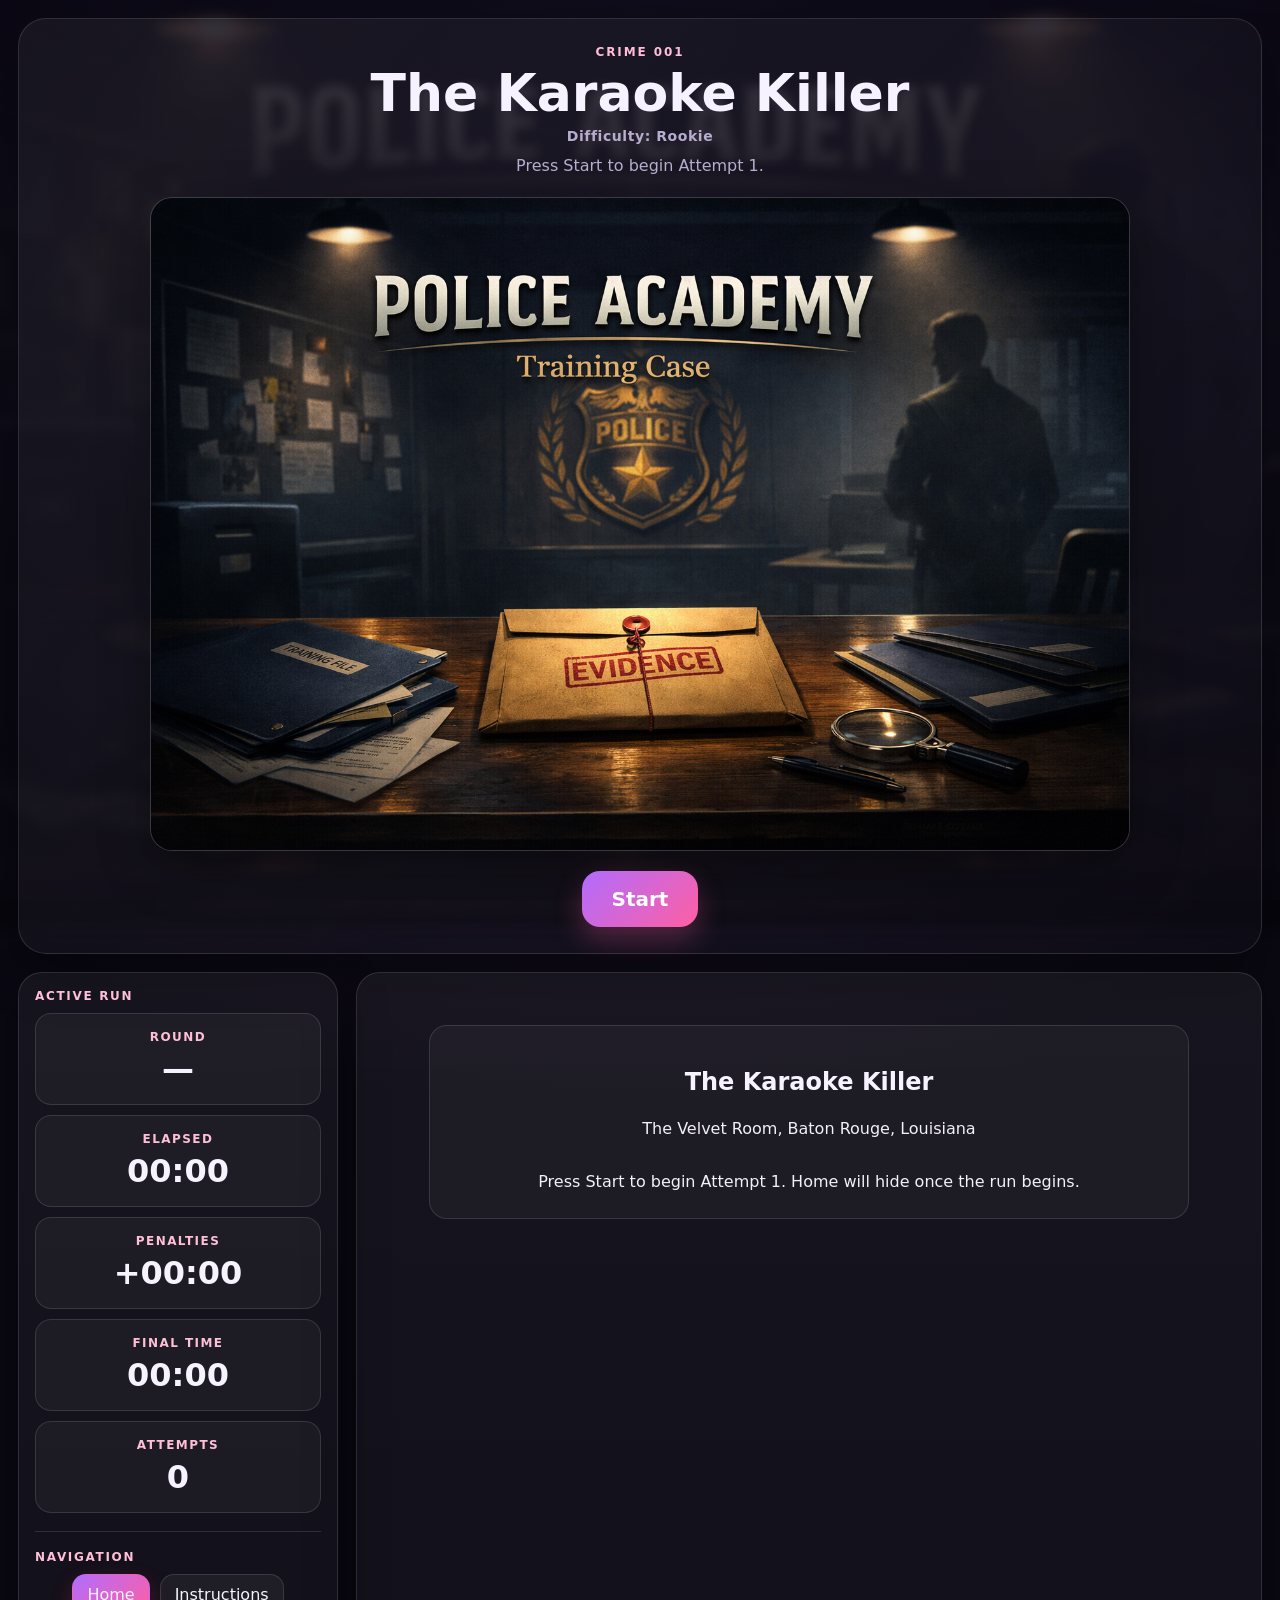
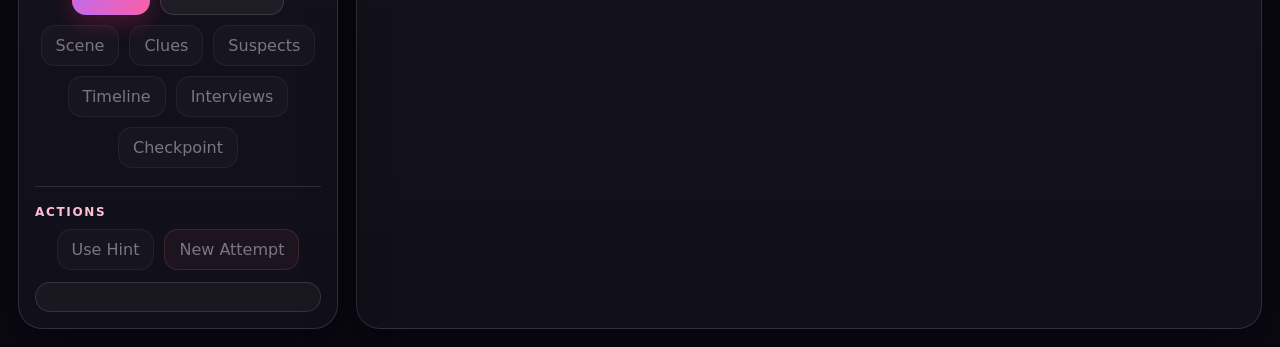
==== commit ac258c01: "Add files via upload" ====
--- a/index.html
+++ b/index.html
@@ -3,18 +3,18 @@
 <head>
   <meta charset="UTF-8" />
   <meta name="viewport" content="width=device-width, initial-scale=1, viewport-fit=cover" />
-  <title>Police Academy</title>
-  <link rel="stylesheet" href="styles.css?v=22" />
+  <title>The Karaoke Killer</title>
+  <link rel="stylesheet" href="styles.css?v=16" />
 </head>
 <body class="bg-art">
   <div class="app">
     <header class="hero">
-      <div class="eyebrow">Training Case</div>
-      <h1 id="heroTitle">Police Academy</h1>
-      <div class="difficulty" id="difficultyLabel">Difficulty: Training</div>
-      <p class="sub" id="heroSub">Learn how to investigate, unlock clues, and solve a case. Press Start to begin Attempt 1.</p>
+      <div class="eyebrow">Crime 001</div>
+      <h1 id="heroTitle">The Karaoke Killer</h1>
+      <div class="difficulty" id="difficultyLabel">Difficulty: Rookie</div>
+      <p class="sub" id="heroSub">A noir murder mystery at The Velvet Room. Press Start to begin Attempt 1.</p>
       <div class="hero-top-image">
-        <img src="./police_academy_home.png" alt="Police Academy training case art">
+        <img src="./case_001_karaoke_kills.png" alt="Case 001 Karaoke Kills hero art">
       </div>
       <div class="start-wrap">
         <button id="startBtn" class="start-btn">Start</button>
@@ -56,6 +56,6 @@
       </main>
     </div>
   </div>
-  <script src="app.js?v=22"></script>
+  <script src="app.js?v=16"></script>
 </body>
 </html>
--- a/styles.css
+++ b/styles.css
@@ -7,11 +7,10 @@
 html,body{margin:0;padding:0;background:radial-gradient(circle at top, #221836 0%, #0a0812 55%);color:var(--text);font-family:Inter,system-ui,-apple-system,Segoe UI,Roboto,Arial,sans-serif}
 body{min-height:100vh}
 button{font:inherit}
-.app{max-width:1280px;margin:0 auto;padding:18px}
+.app{max-width:1280px;margin:0 auto;padding:18px;position:relative;z-index:1}
 .hero{padding:26px;border:1px solid var(--line);border-radius:28px;background:linear-gradient(135deg, rgba(255,255,255,.05), rgba(255,255,255,.02));box-shadow:var(--shadow);margin-bottom:18px;text-align:center}
 .eyebrow{font-size:12px;letter-spacing:.16em;text-transform:uppercase;color:#ffbdd7;font-weight:800}
-h1{margin:8px 0 4px;font-size:clamp(32px,5vw,52px);line-height:1.02}
-.difficulty{margin:4px 0 10px;color:var(--muted);font-size:14px;font-weight:700;letter-spacing:.04em}
+h1{margin:8px 0 8px;font-size:clamp(32px,5vw,52px);line-height:1.02}
 .sub{max-width:860px;color:var(--muted);line-height:1.55;margin:0 auto}
 .start-wrap{display:flex;justify-content:center;margin-top:20px}
 .start-btn{border:0;color:#fff;background:linear-gradient(135deg,var(--accent),var(--accent2));padding:16px 30px;border-radius:18px;font-weight:900;font-size:20px;box-shadow:0 12px 28px rgba(255,95,162,.28);cursor:pointer}
@@ -28,10 +27,9 @@
 .mini strong{font-size:32px}
 .tiny{font-size:12px;color:#ffbfd7;letter-spacing:.12em;text-transform:uppercase;font-weight:700}
 .nav,.actions,.choices,.answer-list,.footer-actions,.topic-list{display:flex;flex-wrap:wrap;gap:10px;justify-content:center}
-.nav button,.smallbtn,.danger,.choice,.answer,.topic,.primary,.scene-jump{border:1px solid var(--line);background:rgba(255,255,255,.05);color:var(--text);padding:10px 14px;border-radius:14px;cursor:pointer;transition:.16s transform,.16s background,.16s border-color}
-.nav button:hover,.smallbtn:hover,.danger:hover,.choice:hover,.answer:hover,.topic:hover,.primary:hover,.scene-jump:hover{transform:translateY(-1px);background:rgba(255,255,255,.09)}
+.nav button,.smallbtn,.danger,.choice,.answer,.topic,.primary,.ghost,.scene-jump{border:1px solid var(--line);background:rgba(255,255,255,.05);color:var(--text);padding:10px 14px;border-radius:14px;cursor:pointer;transition:.16s transform,.16s background,.16s border-color}
+.nav button:hover,.smallbtn:hover,.danger:hover,.choice:hover,.answer:hover,.topic:hover,.primary:hover,.ghost:hover,.scene-jump:hover{transform:translateY(-1px);background:rgba(255,255,255,.09)}
 .nav button.active,.primary,.answer.active,.scene-jump.active{background:linear-gradient(135deg,var(--accent),var(--accent2));border-color:transparent;box-shadow:0 8px 22px rgba(255,43,122,.22)}
-.nav button.ready{background:linear-gradient(135deg,#2bcf88,#11995f);border-color:transparent;box-shadow:0 8px 22px rgba(17,153,95,.22);color:#fff}
 .scene-jump.visited{border-color:rgba(91,227,157,.45)}
 .nav button:disabled,.smallbtn:disabled,.answer:disabled,.primary:disabled,.danger:disabled,.choice:disabled{opacity:.45;cursor:not-allowed;transform:none!important}
 .danger{background:rgba(255,117,143,.12);border-color:rgba(255,117,143,.35)}
@@ -54,6 +52,26 @@
 .scene-list{display:flex;flex-wrap:wrap;gap:10px;justify-content:center;margin-bottom:16px}
 .progress-meta{text-align:center;color:var(--muted);margin-top:6px}
 @media (max-width: 920px){.layout{grid-template-columns:1fr}.sidebar{position:static}.columns{grid-template-columns:1fr}}
+
+
+.nav button.ready{
+  background:linear-gradient(135deg,#2bcf88,#11995f);
+  border-color:transparent;
+  box-shadow:0 8px 22px rgba(17,153,95,.22);
+  color:#fff;
+}
+.nav button.ready:hover{
+  background:linear-gradient(135deg,#35d991,#16a867);
+}
+
+
+.difficulty{
+  margin:4px 0 10px;
+  color:var(--muted);
+  font-size:14px;
+  font-weight:700;
+  letter-spacing:.04em;
+}
 
 
 .result-overlay{
@@ -86,35 +104,30 @@
 }
 
 
+body.bg-art{
+  position:relative;
+  min-height:100vh;
+}
+
 body.bg-art::before{
   content:"";
   position:fixed;
   inset:0;
-  background:
-    linear-gradient(rgba(10,8,18,.52), rgba(10,8,18,.60)),
-    url('./police_academy_home.png') center/cover no-repeat;
-  filter: blur(4px);
-  transform: scale(1.04);
+  background:url('./case_001_karaoke_kills.png') center/cover no-repeat;
+  filter: blur(5px);
+  transform: scale(1.06);
   opacity:.34;
   pointer-events:none;
-  z-index:-1;
+  z-index:0;
 }
 
-.hero-image{
-  width:100%;
-  max-width:980px;
-  margin:18px auto 0;
-  border-radius:22px;
-  overflow:hidden;
-  border:1px solid var(--line);
-  box-shadow:var(--shadow);
-  background:rgba(255,255,255,.04);
-}
-
-.hero-image img{
-  display:block;
-  width:100%;
-  height:auto;
+body.bg-art::after{
+  content:"";
+  position:fixed;
+  inset:0;
+  background:linear-gradient(rgba(10,8,18,.64), rgba(10,8,18,.72));
+  pointer-events:none;
+  z-index:0;
 }
 
 
